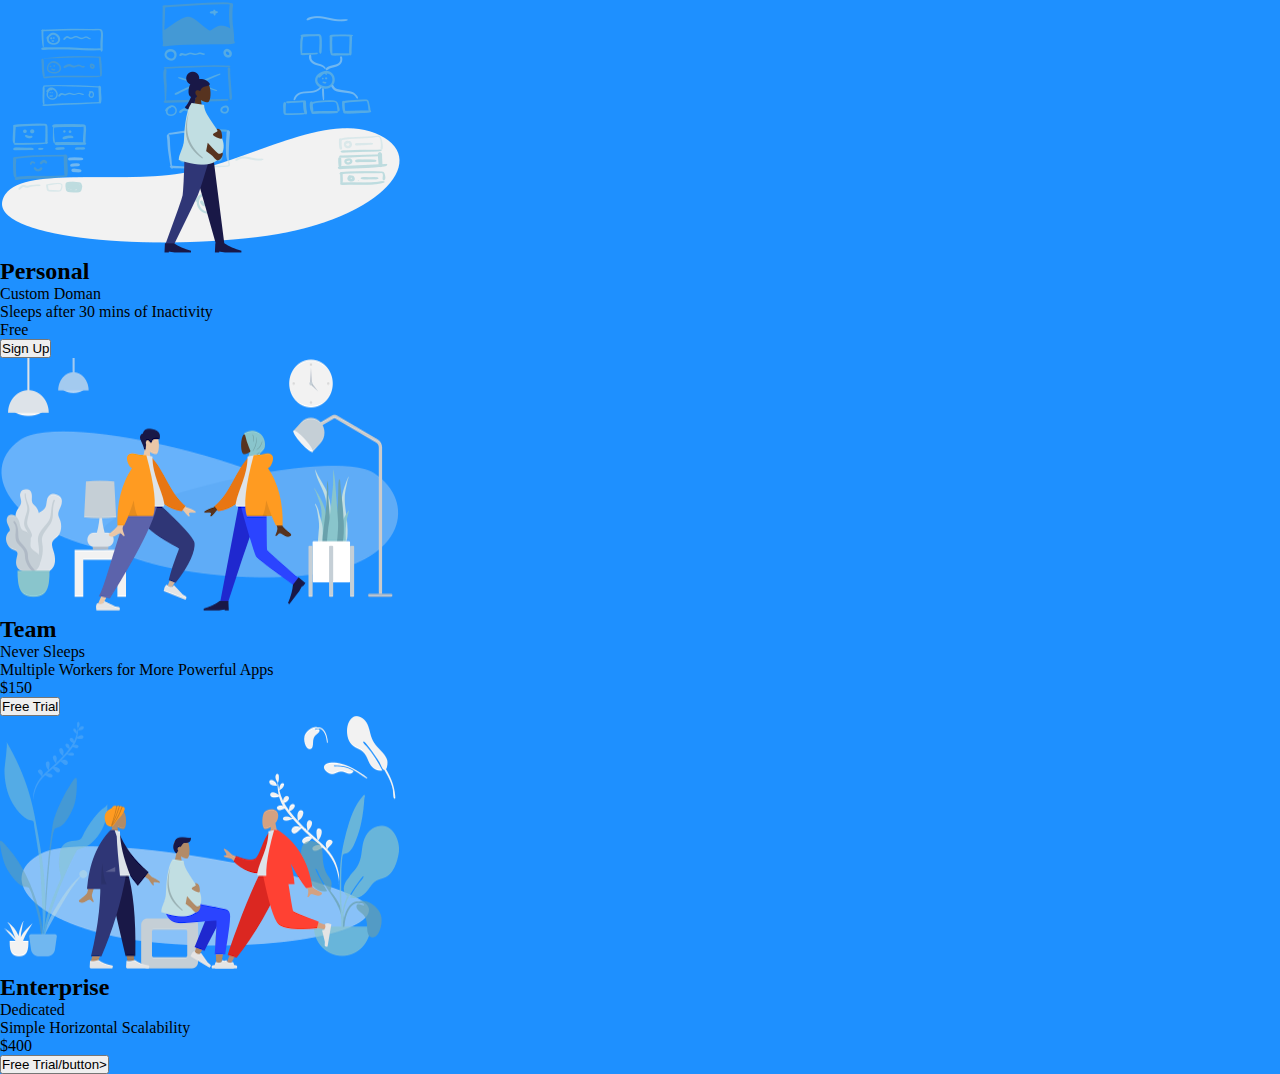
==== pricing_panel/index.html @ a418e2b7 "add html skeleton" ====
<!DOCTYPE html>
<html lang="en">
  <head>
    <meta charset="UTF-8" />
    <meta http-equiv="X-UA-Compatible" content="IE=edge" />
    <meta name="viewport" content="width=device-width, initial-scale=1.0" />
    <link rel="stylesheet" href="./style.css" />
    <title>Pricing Panel</title>
  </head>
  <body>
    <main class="container">
      <div class="panel-container">
        <section>
          <img src="./icon1.png" alt="Personal Plan">
          <h2>Personal</h2>
          <p class="plan-feature">
            Custom Doman
          </p>
          <p class="plan-feature">
            Sleeps after 30 mins of Inactivity
          </p>
          <p class="plan-feature price">
            Free
          </p>
          <button>Sign Up</button>
        </section>
        <section>
          <img src="./icon2.png" alt="Team Plan">
          <h2>Team</h2>
          <p class="plan-feature">
            Never Sleeps
          </p>
          <p class="plan-feature">
            Multiple Workers for More Powerful Apps
          </p>
          <p class="plan-feature price">
            $150
          </p>
          <button>Free Trial</button>
        </section>
        <section>
          <img src="./icon3.png" alt="Enterprise Plan">
          <h2>Enterprise</h2>
        
            <p class="plan-feature">
              Dedicated
          </p>
            <p class="plan-feature">
              Simple Horizontal Scalability
          </p>
 
          <p class="plan-feature price">
            $400
        </p>
          <button>Free Trial/button>
        </section>
      </div>

    </main>
  </body>
</html>
---- pricing_panel/style.css ----
*::before,
*::after,
* {
  margin: 0;
  padding: 0;
  box-sizing: border-box;
}

body {
  width: 100vw;
  background-color: dodgerblue;
}
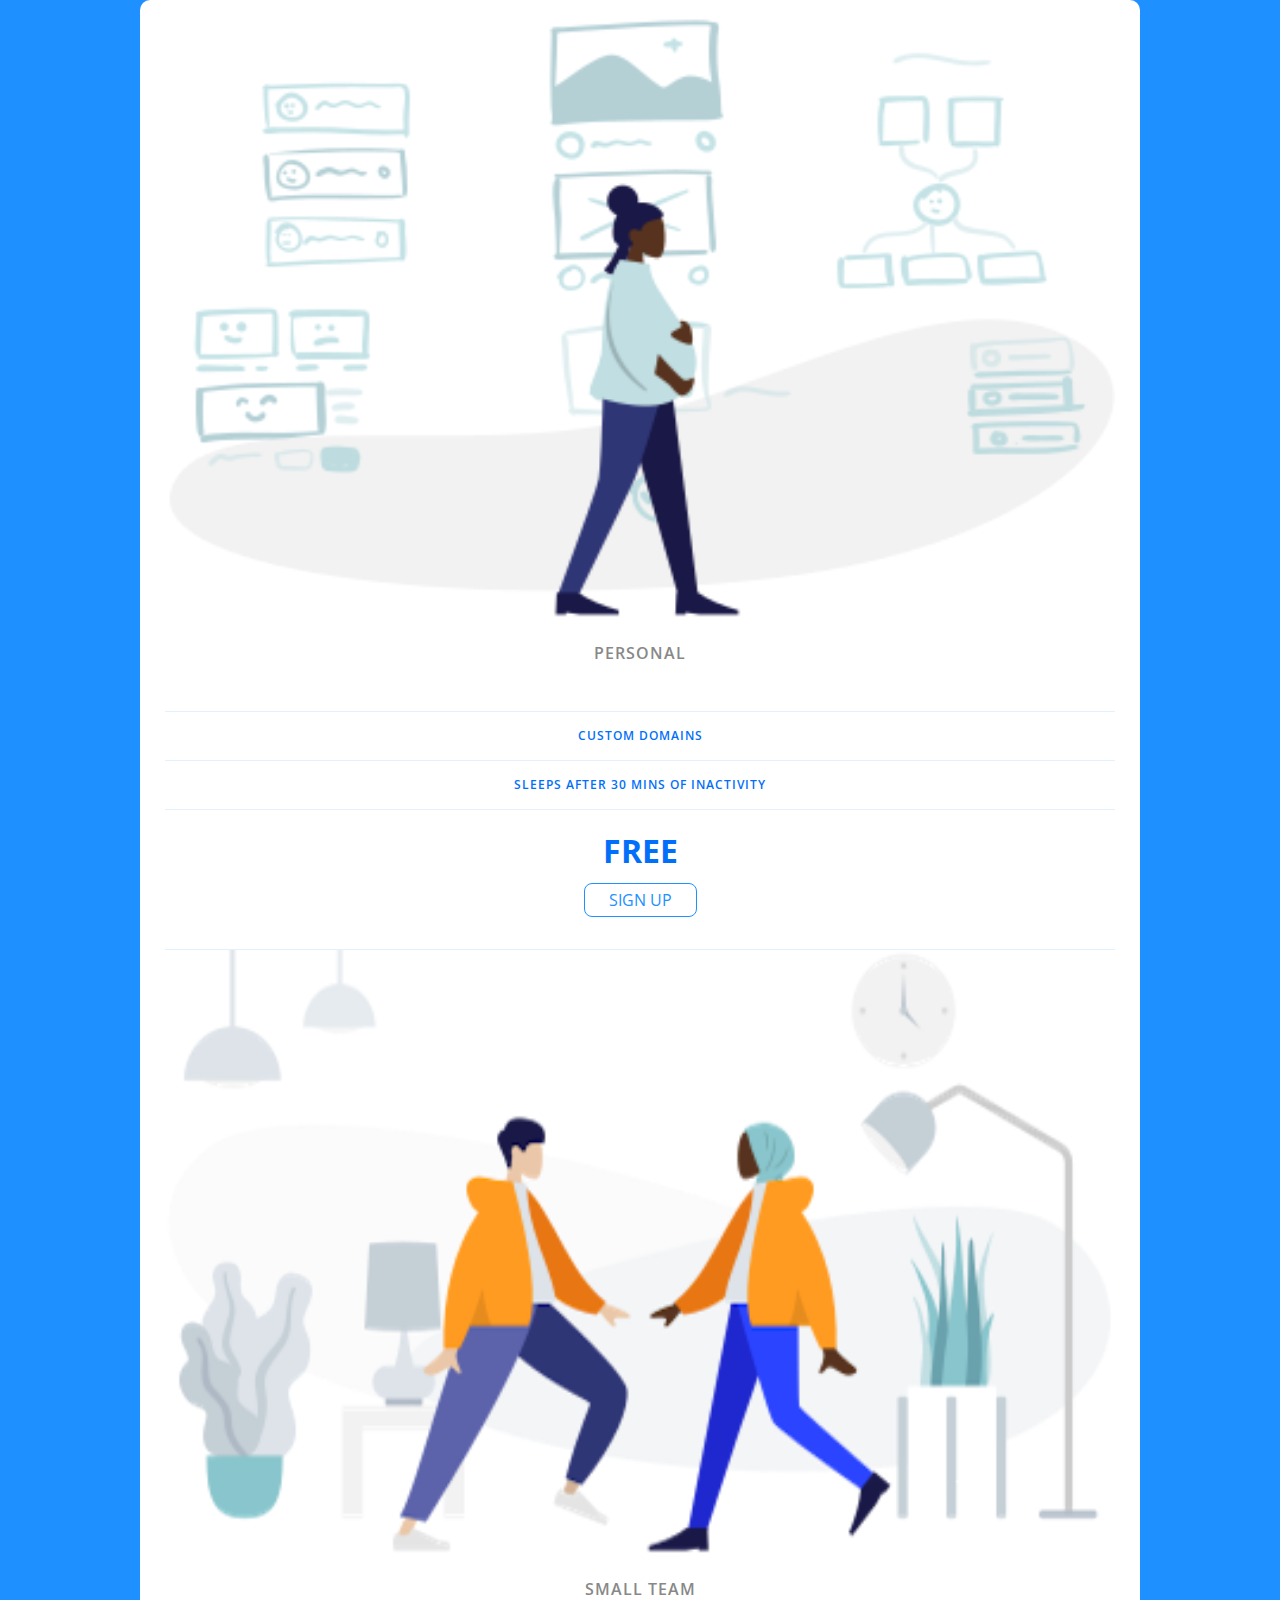
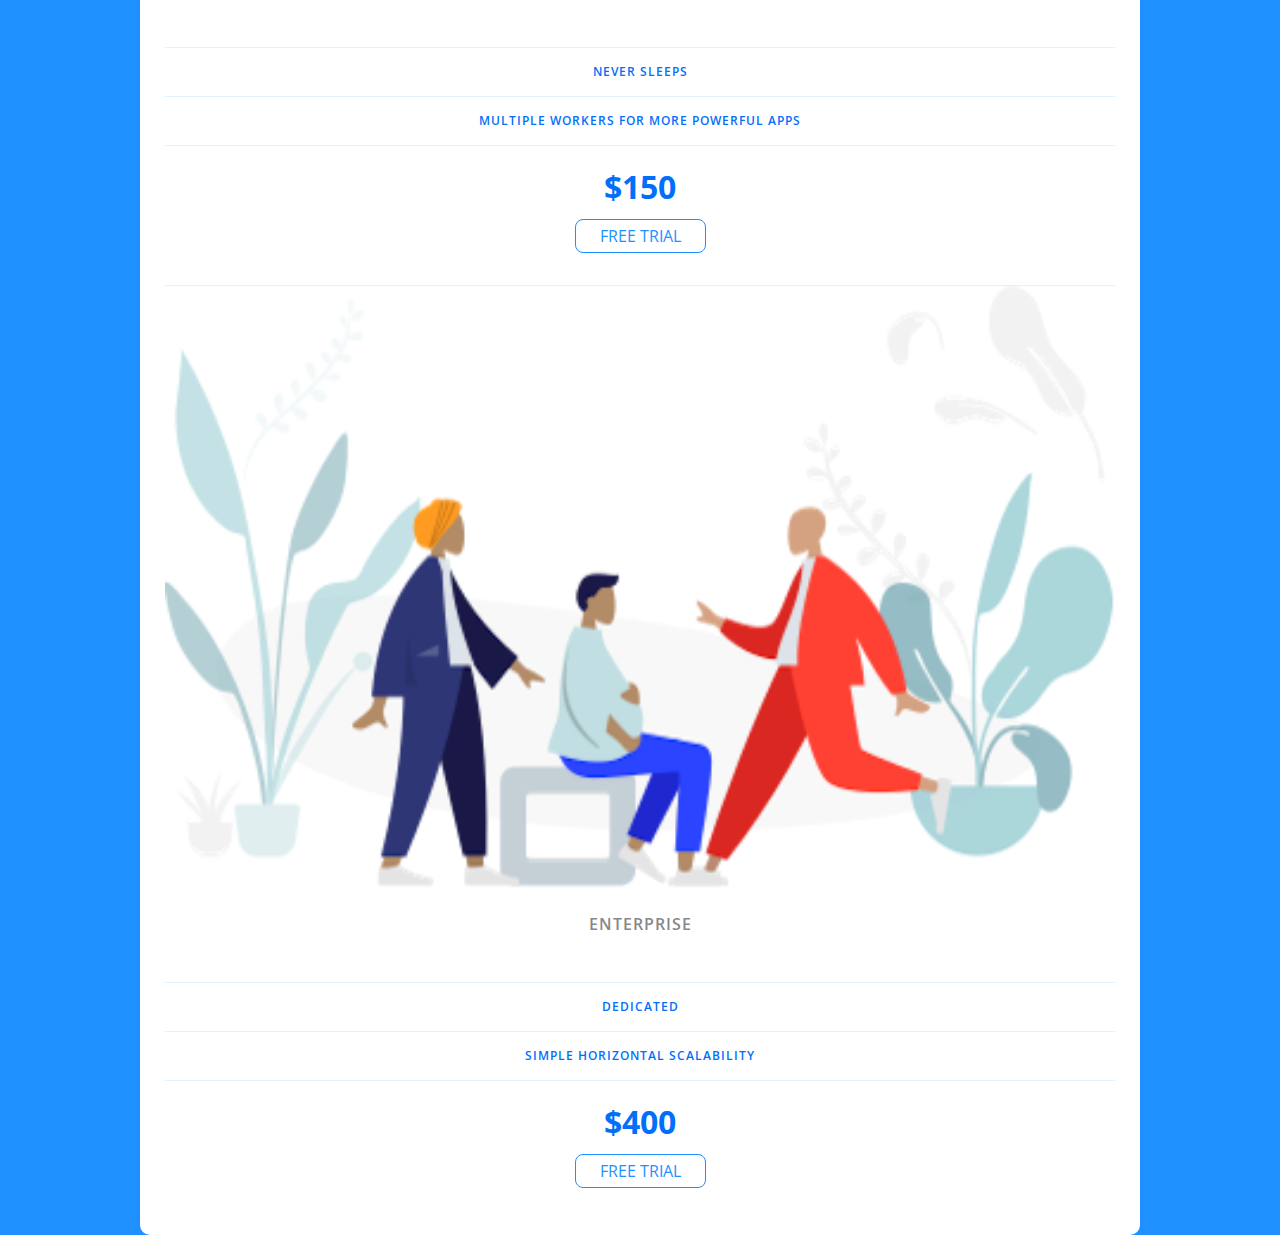
==== commit cf348a2b: "style buttons mobile view" ====
--- a/pricing_panel/index.html
+++ b/pricing_panel/index.html
@@ -4,58 +4,52 @@
     <meta charset="UTF-8" />
     <meta http-equiv="X-UA-Compatible" content="IE=edge" />
     <meta name="viewport" content="width=device-width, initial-scale=1.0" />
+    <link
+      rel="stylesheet"
+      href="https://fonts.googleapis.com/css?family=Open+Sans:400,600,700"
+    />
+    <link rel="stylesheet" href="./reset.css" />
     <link rel="stylesheet" href="./style.css" />
     <title>Pricing Panel</title>
   </head>
   <body>
-    <main class="container">
-      <div class="panel-container">
-        <section>
-          <img src="./icon1.png" alt="Personal Plan">
-          <h2>Personal</h2>
-          <p class="plan-feature">
-            Custom Doman
-          </p>
-          <p class="plan-feature">
-            Sleeps after 30 mins of Inactivity
-          </p>
-          <p class="plan-feature price">
-            Free
-          </p>
-          <button>Sign Up</button>
-        </section>
-        <section>
-          <img src="./icon2.png" alt="Team Plan">
-          <h2>Team</h2>
-          <p class="plan-feature">
-            Never Sleeps
-          </p>
-          <p class="plan-feature">
-            Multiple Workers for More Powerful Apps
-          </p>
-          <p class="plan-feature price">
-            $150
-          </p>
-          <button>Free Trial</button>
-        </section>
-        <section>
-          <img src="./icon3.png" alt="Enterprise Plan">
-          <h2>Enterprise</h2>
-        
-            <p class="plan-feature">
-              Dedicated
-          </p>
-            <p class="plan-feature">
-              Simple Horizontal Scalability
-          </p>
- 
-          <p class="plan-feature price">
-            $400
-        </p>
-          <button>Free Trial/button>
-        </section>
+    <div class="panel pricing-table">
+      <div class="pricing-plan">
+        <img src="icon1.png" alt="" class="pricing-img" />
+        <h2 class="pricing-header">Personal</h2>
+        <ul class="pricing-features">
+          <li class="pricing-features-item">Custom domains</li>
+          <li class="pricing-features-item">
+            Sleeps after 30 mins of inactivity
+          </li>
+        </ul>
+        <span class="pricing-price">Free</span>
+        <a href="#/" class="pricing-button">Sign up</a>
       </div>
 
-    </main>
+      <div class="pricing-plan">
+        <img src="icon2.png" alt="" class="pricing-img" />
+        <h2 class="pricing-header">Small team</h2>
+        <ul class="pricing-features">
+          <li class="pricing-features-item">Never sleeps</li>
+          <li class="pricing-features-item">
+            Multiple workers for more powerful apps
+          </li>
+        </ul>
+        <span class="pricing-price">$150</span>
+        <a href="#/" class="pricing-button is-featured">Free trial</a>
+      </div>
+
+      <div class="pricing-plan">
+        <img src="icon3.png" alt="" class="pricing-img" />
+        <h2 class="pricing-header">Enterprise</h2>
+        <ul class="pricing-features">
+          <li class="pricing-features-item">Dedicated</li>
+          <li class="pricing-features-item">Simple horizontal scalability</li>
+        </ul>
+        <span class="pricing-price">$400</span>
+        <a href="#/" class="pricing-button">Free trial</a>
+      </div>
+    </div>
   </body>
 </html>
--- a/pricing_panel/style.css
+++ b/pricing_panel/style.css
@@ -1,12 +1,81 @@
-*::before,
-*::after,
-* {
-  margin: 0;
-  padding: 0;
+html {
   box-sizing: border-box;
+  font-family: 'Open Sans', sans-serif;
 }
 
 body {
-  width: 100vw;
   background-color: dodgerblue;
+  text-transform: uppercase;
+  display: flex;
+  justify-content: center;
+  align-items: center;
+  min-height: 100vh;
 }
+
+.panel {
+  background-color: #fff;
+  border-radius: 10px;
+  padding: 15px 25px;
+  width: 100%;
+  max-width: 950px;
+  display: flex;
+  flex-direction: column;
+  text-align: center;
+}
+
+.pricing-plan {
+  border-bottom: 1px solid #e1f1ff;
+  padding-bottom: 2rem;
+}
+
+.pricing-plan:last-child {
+  border: none;
+}
+
+.pricing-img {
+  margin-bottom: 25px;
+  width: 100%;
+  max-width: 100%;
+}
+
+.pricing-header {
+  color: #888;
+  font-weight: 600;
+  letter-spacing: 1px;
+}
+
+.pricing-features {
+  margin: 50px 0 25px;
+  color: #016ff9;
+}
+
+.pricing-features-item {
+  font-weight: 600;
+  letter-spacing: 1px;
+  font-size: 12px;
+  line-height: 1.5;
+  padding: 15px 0;
+  border-top: 1px solid #e1f1ff;
+}
+
+.pricing-features-item:last-child {
+  border-bottom: 1px solid #e1f1ff;
+}
+
+.pricing-price {
+  display: block;
+  font-size: 2rem;
+  color: #016ff9;
+  font-weight: 700;
+  margin-bottom: 1rem;
+}
+
+.pricing-button {
+  cursor: pointer;
+  display: inline-block;
+  border: 1px solid dodgerblue;
+  padding: 0.5rem 1.5rem;
+  text-decoration: none;
+  color: dodgerblue;
+  border-radius: 8px;
+}
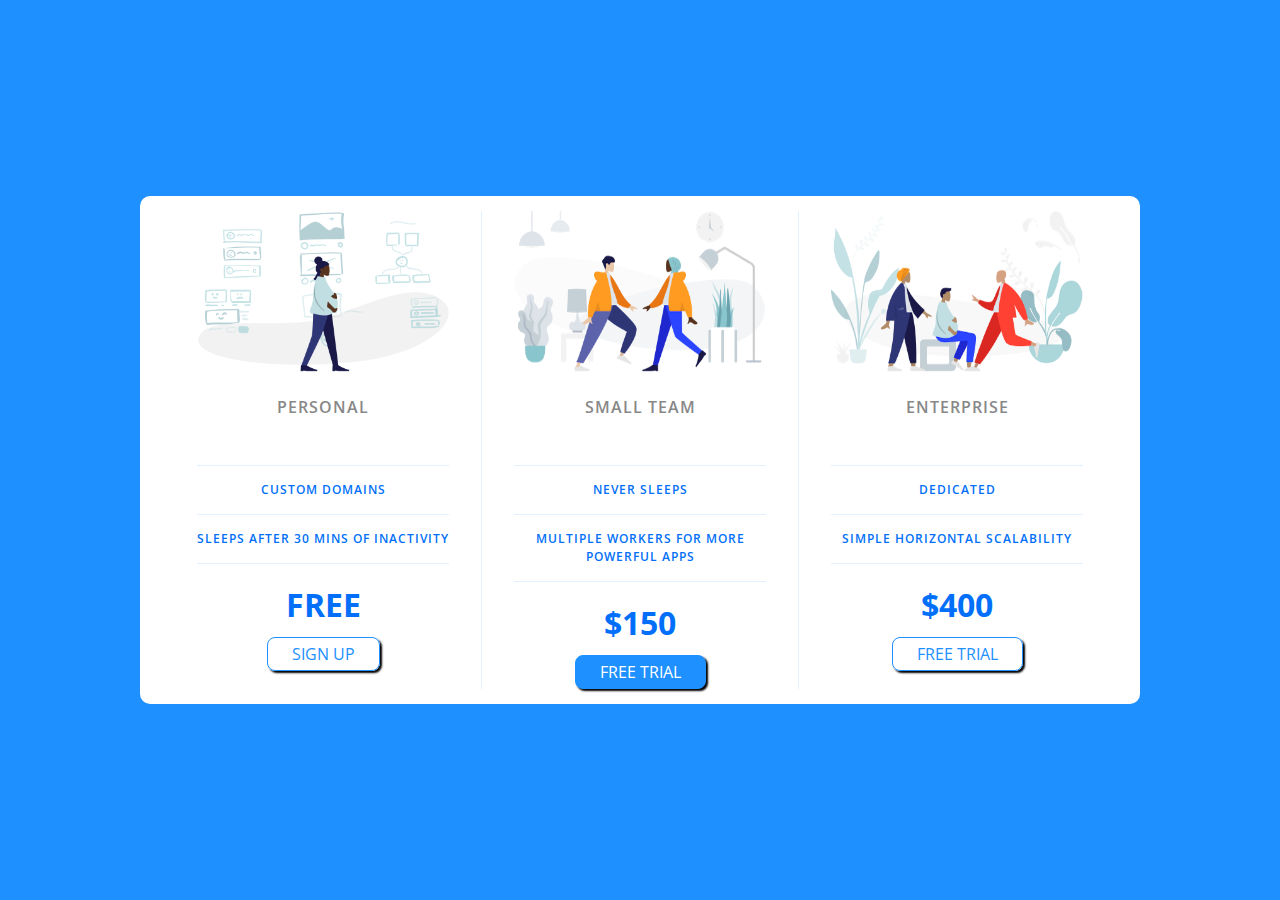
==== commit 1b0ae51d: "desktop at 1 breakpoint" ====
--- a/pricing_panel/index.html
+++ b/pricing_panel/index.html
@@ -23,8 +23,10 @@
             Sleeps after 30 mins of inactivity
           </li>
         </ul>
-        <span class="pricing-price">Free</span>
-        <a href="#/" class="pricing-button">Sign up</a>
+        <div class="button-container">
+          <span class="pricing-price">Free</span>
+          <a href="#/" class="pricing-button">Sign up</a>
+        </div>
       </div>
 
       <div class="pricing-plan">
@@ -36,8 +38,10 @@
             Multiple workers for more powerful apps
           </li>
         </ul>
-        <span class="pricing-price">$150</span>
-        <a href="#/" class="pricing-button is-featured">Free trial</a>
+        <div class="button-container">
+          <span class="pricing-price">$150</span>
+          <a href="#/" class="pricing-button is-featured">Free trial</a>
+        </div>
       </div>
 
       <div class="pricing-plan">
@@ -47,8 +51,10 @@
           <li class="pricing-features-item">Dedicated</li>
           <li class="pricing-features-item">Simple horizontal scalability</li>
         </ul>
-        <span class="pricing-price">$400</span>
-        <a href="#/" class="pricing-button">Free trial</a>
+        <div class="button-container">
+          <span class="pricing-price">$400</span>
+          <a href="#/" class="pricing-button">Free trial</a>
+        </div>
       </div>
     </div>
   </body>
--- a/pricing_panel/style.css
+++ b/pricing_panel/style.css
@@ -78,4 +78,35 @@
   text-decoration: none;
   color: dodgerblue;
   border-radius: 8px;
+  box-shadow: 2px 2px 2px #000;
+  transition: 0.1s ease-in all;
 }
+
+.is-featured {
+  color: #fff;
+  background-color: dodgerblue;
+}
+
+.pricing-button:hover {
+  transform: scale(1.05);
+}
+
+.pricing-button:active {
+  transform: scale(1);
+}
+
+@media (min-width: 600px) {
+  .panel {
+    flex-direction: row;
+  }
+
+  .pricing-plan {
+    border-bottom: none;
+    border-right: 1px solid #e1f1ff;
+    padding: 0 2rem;
+  }
+
+  .pricing-plan:last-child {
+    border-right: none;
+  }
+}
